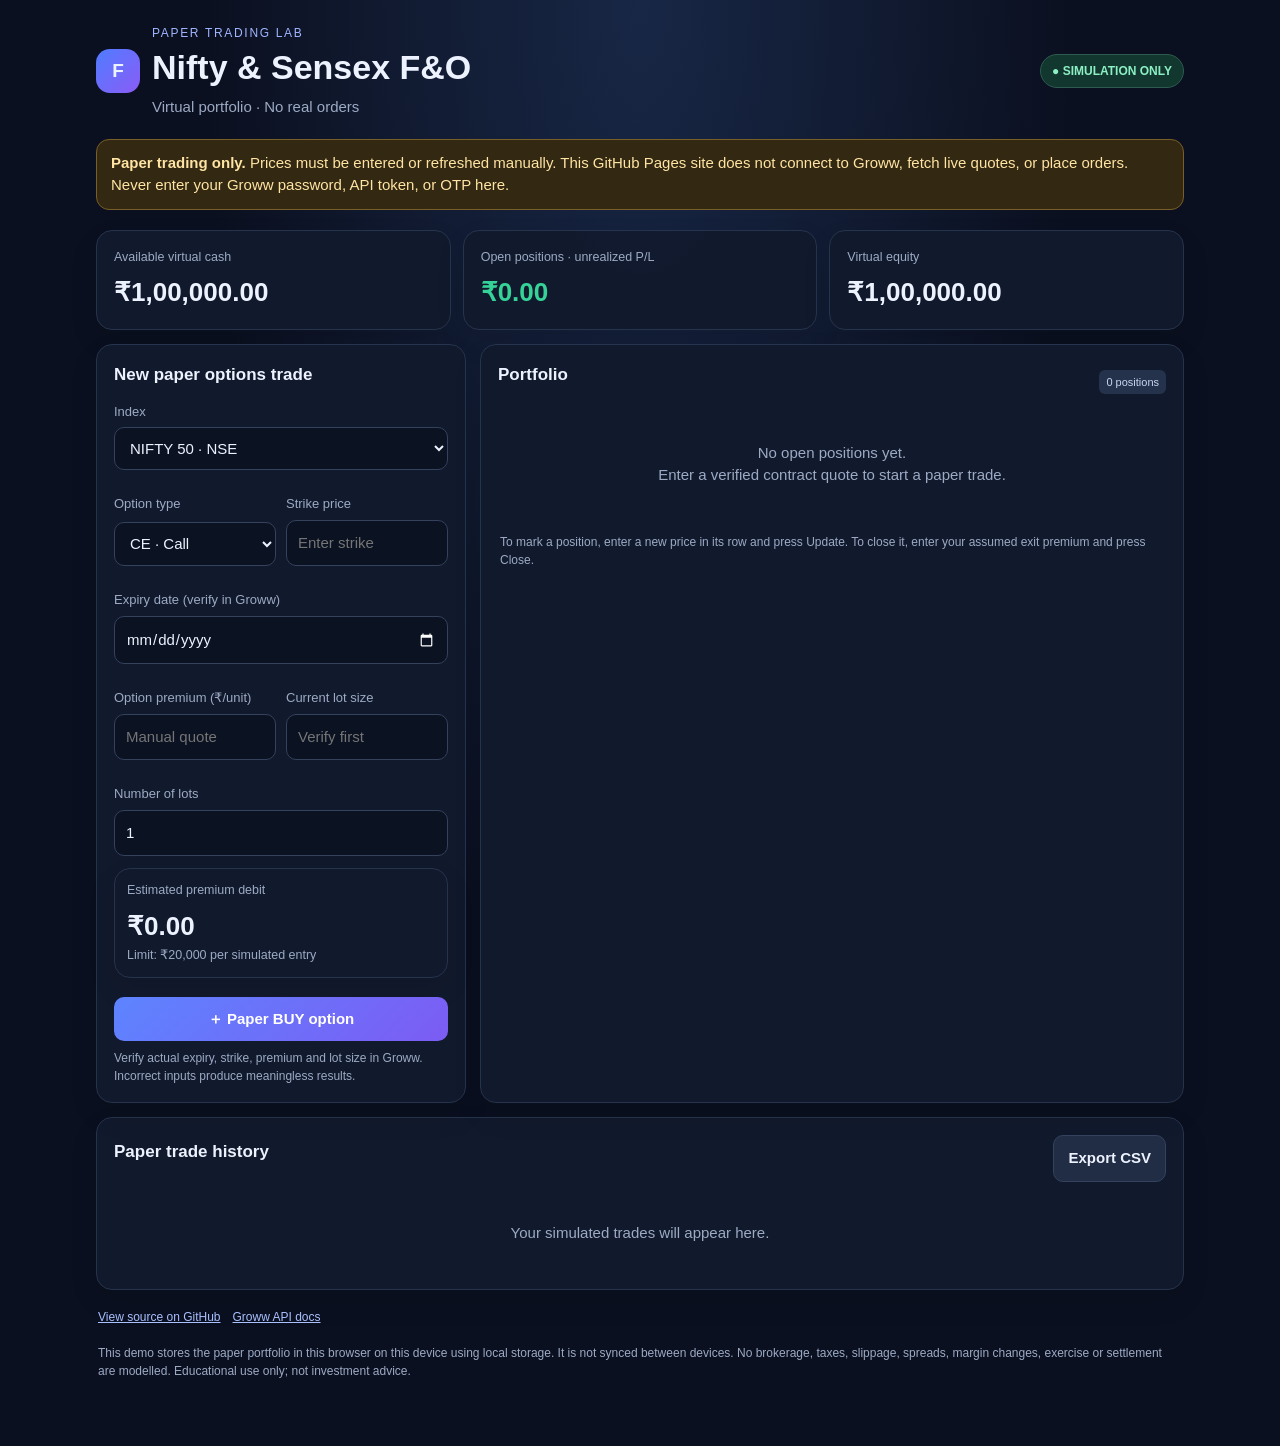
==== fno-paper-trading/index.html @ 2ed16dd9 "Add browser-based Nifty and Sensex F&O paper trading page" ====
<!doctype html>
<html lang="en">
<head>
<meta charset="utf-8">
<meta name="viewport" content="width=device-width,initial-scale=1">
<title>F&O Paper Trading | Thiru</title>
<style>
:root{color-scheme:dark;--bg:#0b1020;--panel:#121a2d;--line:#26334c;--text:#edf2ff;--muted:#9caac4;--green:#36d399;--red:#fb7185;--blue:#7aa2ff}
*{box-sizing:border-box}body{margin:0;background:radial-gradient(ellipse at top,#182746 0,#0b1020 48%);color:var(--text);font:15px/1.5 -apple-system,BlinkMacSystemFont,"Segoe UI",sans-serif}
.wrap{max-width:1120px;margin:auto;padding:24px 16px 48px}.top{display:flex;justify-content:space-between;gap:16px;align-items:center;flex-wrap:wrap}.brand{display:flex;gap:12px;align-items:center}.logo{width:44px;height:44px;border-radius:14px;background:linear-gradient(135deg,#4f7cff,#8b5cf6);display:grid;place-items:center;font-weight:900;font-size:19px}.eyebrow{color:#9fb5ff;font-size:12px;text-transform:uppercase;letter-spacing:.14em}.subtitle{color:var(--muted);margin:3px 0 0}.pill{border:1px solid #2d5b4e;background:#12372e;color:#8df0c5;border-radius:99px;padding:7px 11px;font-size:12px;font-weight:700}
h1{font-size:clamp(24px,4vw,34px);margin:0}h2{font-size:17px;margin:0 0 14px}.warning{margin:20px 0;border:1px solid #795e28;background:#332812;color:#ffe4a3;padding:12px 14px;border-radius:13px}
.metrics{display:grid;grid-template-columns:repeat(3,minmax(0,1fr));gap:12px}.metric,.panel{background:rgba(18,26,45,.94);border:1px solid var(--line);border-radius:16px;padding:17px;box-shadow:0 12px 30px #00000014}.metric small{color:var(--muted);display:block}.metric strong{display:block;font-size:clamp(19px,3vw,26px);margin-top:7px;font-variant-numeric:tabular-nums}.green{color:var(--green)}.red{color:var(--red)}
.layout{display:grid;grid-template-columns:minmax(280px,370px) minmax(0,1fr);gap:14px;margin-top:14px}.panel{min-width:0}.field{display:grid;gap:6px;margin:12px 0}.field label{color:var(--muted);font-size:13px}.field input,.field select{width:100%;background:#0b1222;border:1px solid #34425d;border-radius:10px;padding:11px;color:var(--text);font:inherit;min-width:0}.two{display:grid;grid-template-columns:1fr 1fr;gap:10px}
button{border:0;border-radius:10px;padding:11px 14px;font:inherit;font-weight:750;cursor:pointer}.primary{width:100%;background:linear-gradient(135deg,#5d84ff,#7c5cf4);color:white;margin-top:7px}.secondary{background:#202d45;color:var(--text);border:1px solid #34425d}.danger{background:#3a1c2a;color:#ffb2c0;border:1px solid #683143}.help{font-size:12px;color:var(--muted);margin:8px 0 0}.tabs{display:flex;gap:8px;margin-bottom:14px}.tab{background:#202d45;color:#b9c7e1}.tab.active{background:#dce7ff;color:#101a31}.tablewrap{overflow:auto}table{border-collapse:collapse;width:100%;min-width:550px;font-size:13px}th,td{text-align:left;padding:11px 9px;border-bottom:1px solid var(--line);white-space:nowrap}th{color:var(--muted);font-weight:600}td.num{text-align:right;font-variant-numeric:tabular-nums}.empty{padding:28px 8px;text-align:center;color:var(--muted)}.sectionhead{display:flex;justify-content:space-between;gap:10px;align-items:center;margin-bottom:12px}.tag{font-size:11px;border-radius:6px;background:#24324c;padding:4px 7px;color:#c9d7f3}.bottom{color:var(--muted);font-size:12px;margin:18px 2px}.footlinks{display:flex;gap:12px;flex-wrap:wrap}.footlinks a{color:#a9c0ff}
@media(max-width:780px){.layout{grid-template-columns:1fr}.metrics{grid-template-columns:1fr}.metric{padding:13px}.metric strong{font-size:22px}.wrap{padding:16px 12px 32px}.top{align-items:flex-start}}
</style>
</head>
<body>
<div class="wrap">
<header class="top">
  <div class="brand"><div class="logo">F</div><div><div class="eyebrow">Paper Trading Lab</div><h1>Nifty &amp; Sensex F&amp;O</h1><p class="subtitle">Virtual portfolio · No real orders</p></div></div>
  <div class="pill">● SIMULATION ONLY</div>
</header>
<div class="warning"><strong>Paper trading only.</strong> Prices must be entered or refreshed manually. This GitHub Pages site does not connect to Groww, fetch live quotes, or place orders. Never enter your Groww password, API token, or OTP here.</div>
<section class="metrics">
  <div class="metric"><small>Available virtual cash</small><strong id="cash">₹1,00,000.00</strong></div>
  <div class="metric"><small>Open positions · unrealized P/L</small><strong id="pnl">₹0.00</strong></div>
  <div class="metric"><small>Virtual equity</small><strong id="equity">₹1,00,000.00</strong></div>
</section>
<div class="layout">
<section class="panel">
  <h2>New paper options trade</h2>
  <form id="tradeForm">
    <div class="field"><label for="underlying">Index</label><select id="underlying"><option value="NIFTY">NIFTY 50 · NSE</option><option value="SENSEX">SENSEX · BSE</option></select></div>
    <div class="two">
      <div class="field"><label for="otype">Option type</label><select id="otype"><option value="CE">CE · Call</option><option value="PE">PE · Put</option></select></div>
      <div class="field"><label for="strike">Strike price</label><input id="strike" type="number" min="0.01" step="any" placeholder="Enter strike" required></div>
    </div>
    <div class="field"><label for="expiry">Expiry date (verify in Groww)</label><input id="expiry" type="date" required></div>
    <div class="two">
      <div class="field"><label for="premium">Option premium (₹/unit)</label><input id="premium" type="number" min="0.01" step="any" placeholder="Manual quote" required></div>
      <div class="field"><label for="lotsize">Current lot size</label><input id="lotsize" type="number" min="1" step="1" placeholder="Verify first" required></div>
    </div>
    <div class="field"><label for="lots">Number of lots</label><input id="lots" type="number" min="1" step="1" value="1" required></div>
    <div class="metric" style="padding:12px;margin:12px 0"><small>Estimated premium debit</small><strong id="estimate">₹0.00</strong><small>Limit: ₹20,000 per simulated entry</small></div>
    <button class="primary" type="submit">＋ Paper BUY option</button>
    <p class="help">Verify actual expiry, strike, premium and lot size in Groww. Incorrect inputs produce meaningless results.</p>
  </form>
</section>
<section class="panel">
  <div class="sectionhead"><h2>Portfolio</h2><span class="tag" id="count">0 positions</span></div>
  <div class="tablewrap" id="positionsWrap"></div>
  <div class="bottom">To mark a position, enter a new price in its row and press Update. To close it, enter your assumed exit premium and press Close.</div>
</section>
</div>
<section class="panel" style="margin-top:14px">
 <div class="sectionhead"><h2>Paper trade history</h2><button class="secondary" id="exportBtn" type="button">Export CSV</button></div>
 <div class="tablewrap" id="historyWrap"></div>
</section>
<div class="footlinks bottom"><a href="https://github.com/thiruroyal081-hub/My-GitHub-learning/tree/main/python-paper-trading-bot">View source on GitHub</a><a href="https://groww.in/trade-api/docs/python-sdk" target="_blank" rel="noopener">Groww API docs</a></div>
<p class="bottom">This demo stores the paper portfolio in this browser on this device using local storage. It is not synced between devices. No brokerage, taxes, slippage, spreads, margin changes, exercise or settlement are modelled. Educational use only; not investment advice.</p>
</div>
<script>
const KEY='fno-paper-v1';
const START=100000, LIMIT=20000;
const rupee=n=>new Intl.NumberFormat('en-IN',{style:'currency',currency:'INR',minimumFractionDigits:2}).format(n);
const esc=s=>String(s).replace(/[&<>"']/g,c=>({'&':'&amp;','<':'&lt;','>':'&gt;','"':'&quot;',"'":'&#39;'}[c]));
function load(){try{const x=JSON.parse(localStorage.getItem(KEY));if(x&&typeof x.cash==='number'&&Array.isArray(x.positions)&&Array.isArray(x.history))return x}catch(e){}return {cash:START,positions:[],history:[]}}
let state=load();
function save(){localStorage.setItem(KEY,JSON.stringify(state));render()}
function pnl(p){return (p.mark-p.entry)*p.lotSize*p.lots}
function render(){
 const openPnl=state.positions.reduce((s,p)=>s+pnl(p),0);
 document.getElementById('cash').textContent=rupee(state.cash);
 const pe=document.getElementById('pnl');pe.textContent=rupee(openPnl);pe.className=openPnl>=0?'green':'red';
 document.getElementById('equity').textContent=rupee(state.cash+state.positions.reduce((s,p)=>s+p.entry*p.lotSize*p.lots,0)+openPnl);
 document.getElementById('count').textContent=state.positions.length+' position'+(state.positions.length===1?'':'s');
 const pw=document.getElementById('positionsWrap');
 if(!state.positions.length) pw.innerHTML='<div class="empty">No open positions yet.<br>Enter a verified contract quote to start a paper trade.</div>';
 else pw.innerHTML='<table><thead><tr><th>Contract</th><th>Lots × size</th><th>Entry</th><th>Mark</th><th>P/L</th><th>Update / close</th></tr></thead><tbody>'+state.positions.map(p=>'<tr><td><strong>'+esc(p.underlying)+' '+esc(p.strike)+' '+esc(p.type)+'</strong><br><span class="help">Expiry '+esc(p.expiry)+'</span></td><td>'+p.lots+' × '+p.lotSize+'</td><td>'+rupee(p.entry)+'</td><td>'+rupee(p.mark)+'</td><td class="num '+(pnl(p)>=0?'green':'red')+'">'+rupee(pnl(p))+'</td><td><input aria-label="New price" style="width:100px;background:#0b1222;border:1px solid #34425d;border-radius:7px;padding:7px;color:white" type="number" min="0.01" step="any" id="price-'+p.id+'" value="'+p.mark+'"><div style="display:flex;gap:5px;margin-top:5px"><button class="secondary" onclick="updateMark(\''+p.id+'\')">Update</button><button class="danger" onclick="closePos(\''+p.id+'\')">Close</button></div></td></tr>').join('')+'</tbody></table>';
 const hw=document.getElementById('historyWrap');
 if(!state.history.length)hw.innerHTML='<div class="empty">Your simulated trades will appear here.</div>';
 else hw.innerHTML='<table><thead><tr><th>Time</th><th>Action</th><th>Contract</th><th>Lots</th><th>Price</th><th>Cash change</th><th>Realized P/L</th></tr></thead><tbody>'+state.history.slice().reverse().slice(0,30).map(t=>'<tr><td>'+esc(t.time)+'</td><td>'+esc(t.action)+'</td><td>'+esc(t.contract)+'</td><td>'+t.lots+'</td><td>'+rupee(t.price)+'</td><td>'+rupee(t.cashChange)+'</td><td class="'+(t.realized>=0?'green':'red')+'">'+rupee(t.realized)+'</td></tr>').join('')+'</tbody></table>';
 updateEstimate();
}
function updateEstimate(){const n=Number(document.getElementById('premium').value)||0,l=Number(document.getElementById('lotsize').value)||0,q=Number(document.getElementById('lots').value)||0;document.getElementById('estimate').textContent=rupee(n*l*q)}
['premium','lotsize','lots'].forEach(id=>document.getElementById(id).addEventListener('input',updateEstimate));
document.getElementById('tradeForm').addEventListener('submit',e=>{
 e.preventDefault();
 const underlying=document.getElementById('underlying').value,type=document.getElementById('otype').value,strike=Number(document.getElementById('strike').value),expiry=document.getElementById('expiry').value,entry=Number(document.getElementById('premium').value),lotSize=Number(document.getElementById('lotsize').value),lots=Number(document.getElementById('lots').value);
 if(!expiry||!Number.isFinite(strike)||strike<=0||!Number.isFinite(entry)||entry<=0||!Number.isInteger(lotSize)||lotSize<=0||!Number.isInteger(lots)||lots<=0){alert('Please enter valid contract details.');return}
 const cost=entry*lotSize*lots;
 if(cost>LIMIT){alert('Entry blocked: premium debit '+rupee(cost)+' exceeds ₹20,000 per simulated trade.');return}
 if(cost>state.cash){alert('Not enough virtual cash. Available: '+rupee(state.cash));return}
 const contract=underlying+' '+strike+' '+type+' '+expiry;
 const id=String(Date.now())+Math.random().toString(16).slice(2,7);
 state.cash-=cost;state.positions.push({id,underlying,type,strike,expiry,entry,mark:entry,lotSize,lots});
 state.history.push({time:new Date().toLocaleString(),action:'PAPER BUY',contract,lots,price:entry,cashChange:-cost,realized:0});
 save();e.target.reset();document.getElementById('lots').value='1';updateEstimate();
});
window.updateMark=id=>{const p=state.positions.find(x=>x.id===id),el=document.getElementById('price-'+id),v=Number(el.value);if(!p||!Number.isFinite(v)||v<=0){alert('Enter a valid new price.');return}p.mark=v;save()};
window.closePos=id=>{const p=state.positions.find(x=>x.id===id),el=document.getElementById('price-'+id),exit=Number(el.value);if(!p||!Number.isFinite(exit)||exit<=0){alert('Enter a valid exit premium.');return}const cashChange=exit*p.lotSize*p.lots,realized=(exit-p.entry)*p.lotSize*p.lots;if(state.cash+cashChange<0){alert('This simulated close would create negative cash.');return}state.cash+=cashChange;state.positions=state.positions.filter(x=>x.id!==id);state.history.push({time:new Date().toLocaleString(),action:'PAPER CLOSE',contract:p.underlying+' '+p.strike+' '+p.type+' '+p.expiry,lots:p.lots,price:exit,cashChange,realized});save()};
document.getElementById('exportBtn').addEventListener('click',()=>{const rows=[['time','action','contract','lots','price','cash_change','realized_pnl'],...state.history.map(t=>[t.time,t.action,t.contract,t.lots,t.price,t.cashChange,t.realized])];const csv=rows.map(r=>r.map(v=>'"'+String(v).replace(/"/g,'""')+'"').join(',')).join('\n');const a=document.createElement('a');a.href=URL.createObjectURL(new Blob([csv],{type:'text/csv'}));a.download='fno-paper-trades.csv';a.click();URL.revokeObjectURL(a.href)});
render();
</script>
</body>
</html>
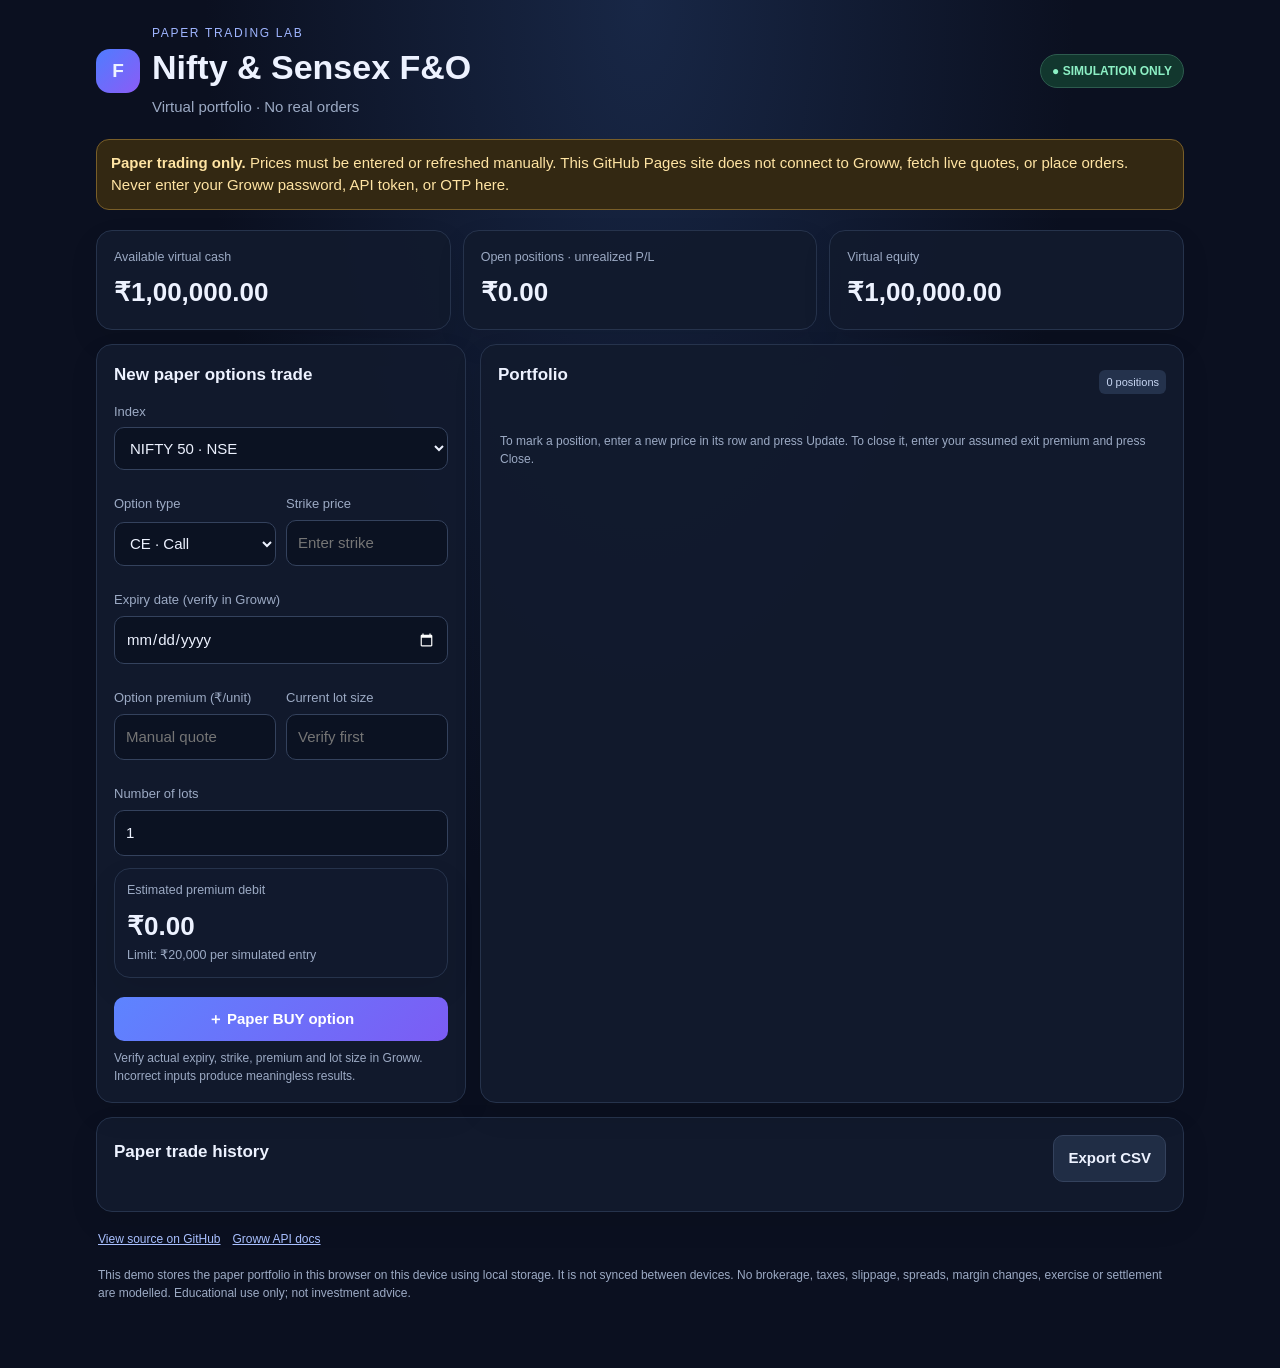
==== commit 07385cd9: "Add free F&O expiry payoff and risk calculator" ====
--- a/fno-paper-trading/index.html
+++ b/fno-paper-trading/index.html
@@ -101,7 +101,16 @@
 window.updateMark=id=>{const p=state.positions.find(x=>x.id===id),el=document.getElementById('price-'+id),v=Number(el.value);if(!p||!Number.isFinite(v)||v<=0){alert('Enter a valid new price.');return}p.mark=v;save()};
 window.closePos=id=>{const p=state.positions.find(x=>x.id===id),el=document.getElementById('price-'+id),exit=Number(el.value);if(!p||!Number.isFinite(exit)||exit<=0){alert('Enter a valid exit premium.');return}const cashChange=exit*p.lotSize*p.lots,realized=(exit-p.entry)*p.lotSize*p.lots;if(state.cash+cashChange<0){alert('This simulated close would create negative cash.');return}state.cash+=cashChange;state.positions=state.positions.filter(x=>x.id!==id);state.history.push({time:new Date().toLocaleString(),action:'PAPER CLOSE',contract:p.underlying+' '+p.strike+' '+p.type+' '+p.expiry,lots:p.lots,price:exit,cashChange,realized});save()};
 document.getElementById('exportBtn').addEventListener('click',()=>{const rows=[['time','action','contract','lots','price','cash_change','realized_pnl'],...state.history.map(t=>[t.time,t.action,t.contract,t.lots,t.price,t.cashChange,t.realized])];const csv=rows.map(r=>r.map(v=>'"'+String(v).replace(/"/g,'""')+'"').join(',')).join('\n');const a=document.createElement('a');a.href=URL.createObjectURL(new Blob([csv],{type:'text/csv'}));a.download='fno-paper-trades.csv';a.click();URL.revokeObjectURL(a.href)});
-render();
+function updatePayoffCalc(){
+ const v=id=>Number(document.getElementById(id).value)||0;
+ const type=document.getElementById('pcType').value,spot=Math.max(0,v('pcSpot')),strike=Math.max(0,v('pcStrike')),premium=Math.max(0,v('pcPremium')),lot=Math.max(1,Math.floor(v('pcLot'))),lots=Math.max(1,Math.floor(v('pcLots'))),qty=lot*lots;
+ const intrinsic=type==='CE'?Math.max(0,spot-strike):Math.max(0,strike-spot),profit=(intrinsic-premium)*qty,breakeven=type==='CE'?strike+premium:strike-premium;
+ document.getElementById('pcBE').textContent=rupee(Math.max(0,breakeven));document.getElementById('pcMax').textContent=rupee(premium*qty);const out=document.getElementById('pcPL');out.textContent=rupee(profit);out.className=profit>=0?'green':'red';
+ const levels=[Math.max(0,strike-2*premium),Math.max(0,strike-premium),strike,strike+premium,strike+2*premium].filter((x,i,a)=>a.indexOf(x)===i).sort((a,b)=>a-b);
+ document.getElementById('pcRows').innerHTML=levels.map(x=>{const i=type==='CE'?Math.max(0,x-strike):Math.max(0,strike-x),p=(i-premium)*qty;return '<tr><td>'+rupee(x)+'</td><td class="'+(p>=0?'green':'red')+'">'+rupee(p)+'</td></tr>'}).join('');
+}
+['pcType','pcSpot','pcStrike','pcPremium','pcLot','pcLots'].forEach(id=>document.getElementById(id).addEventListener('input',updatePayoffCalc));
+\nrender();updatePayoffCalc();
 </script>
 </body>
 </html>
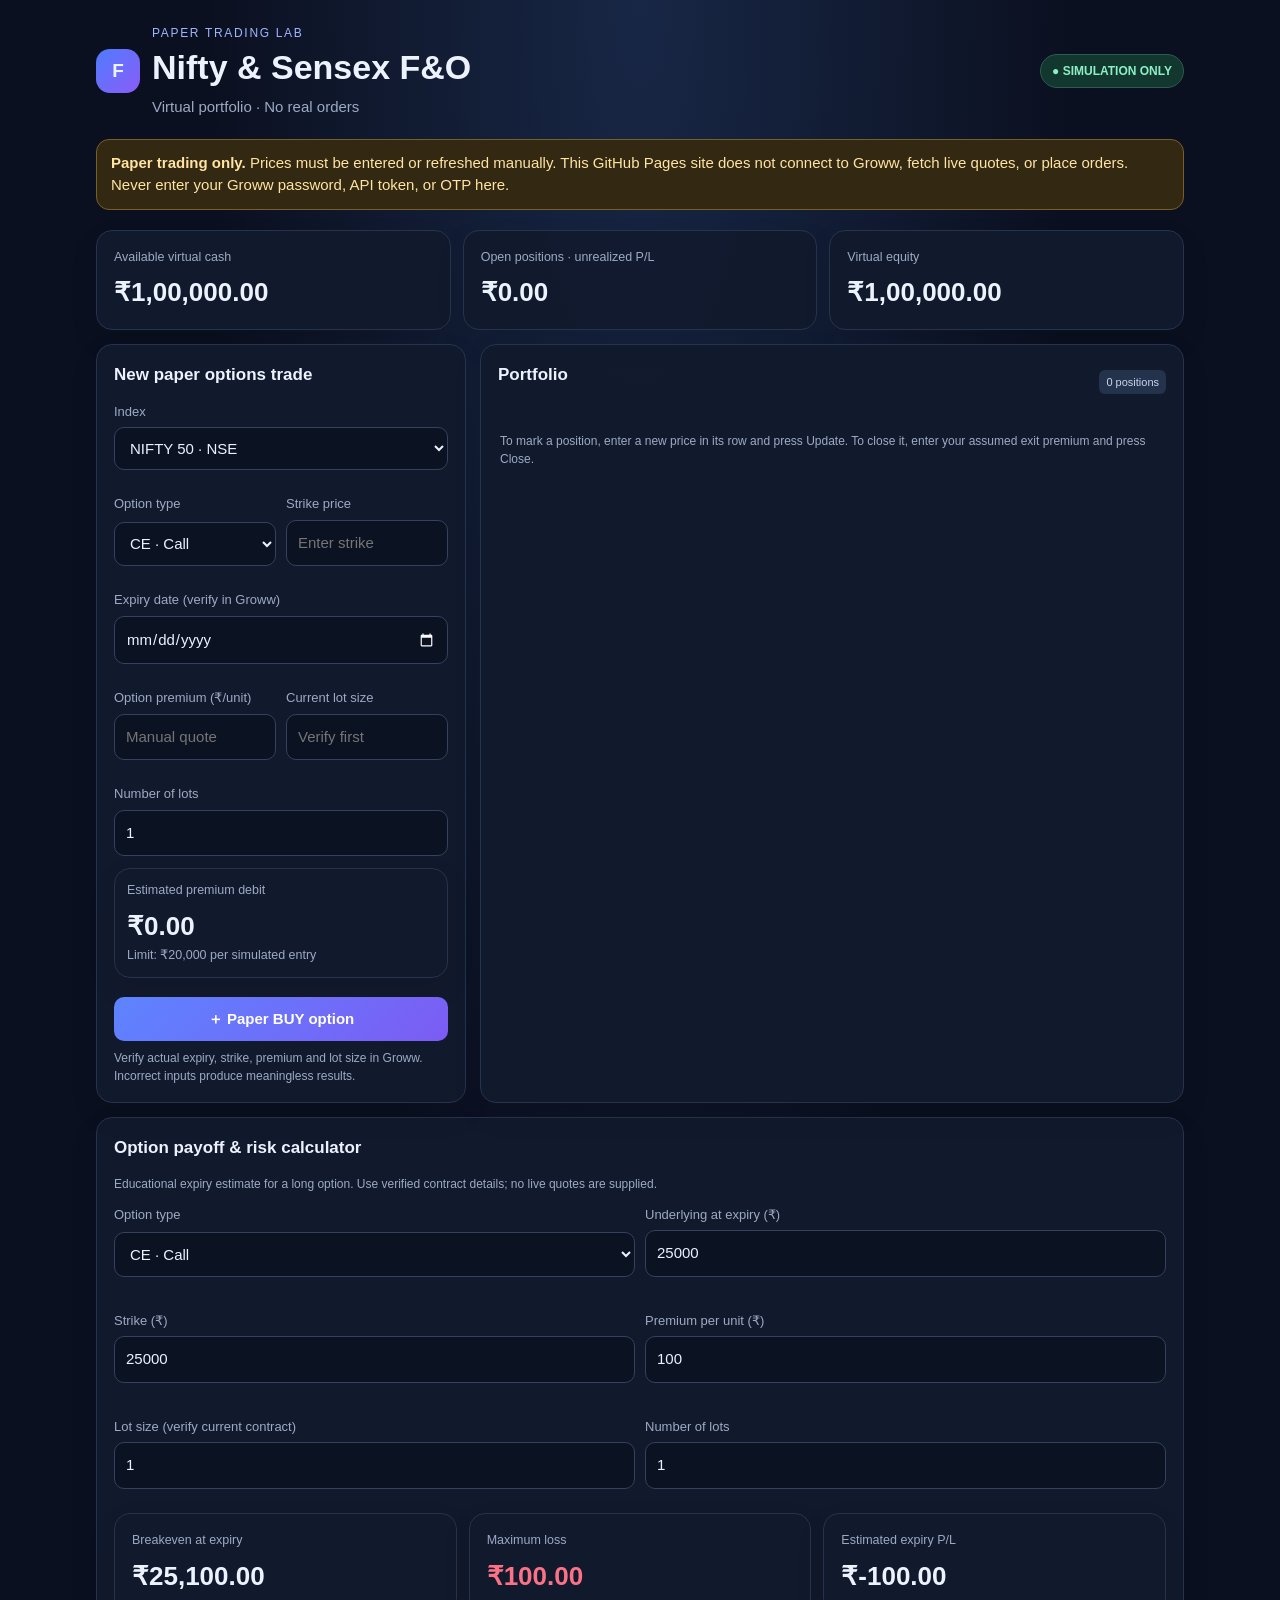
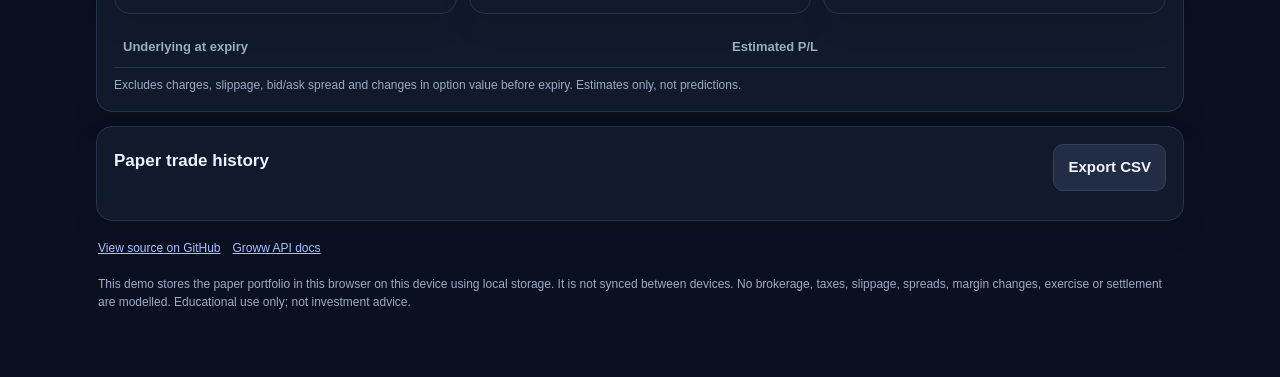
==== commit dc8faef8: "Add free F&O expiry payoff and risk calculator" ====
--- a/fno-paper-trading/index.html
+++ b/fno-paper-trading/index.html
@@ -53,6 +53,18 @@
   <div class="bottom">To mark a position, enter a new price in its row and press Update. To close it, enter your assumed exit premium and press Close.</div>
 </section>
 </div>
+<section class="panel" style="margin-top:14px" id="payoffCalculator">
+<h2>Option payoff &amp; risk calculator</h2><p class="help">Educational expiry estimate for a long option. Use verified contract details; no live quotes are supplied.</p>
+<div class="two">
+<div class="field"><label for="pcType">Option type</label><select id="pcType"><option value="CE">CE · Call</option><option value="PE">PE · Put</option></select></div>
+<div class="field"><label for="pcSpot">Underlying at expiry (₹)</label><input id="pcSpot" type="number" min="0" value="25000"></div>
+<div class="field"><label for="pcStrike">Strike (₹)</label><input id="pcStrike" type="number" min="0" value="25000"></div>
+<div class="field"><label for="pcPremium">Premium per unit (₹)</label><input id="pcPremium" type="number" min="0" value="100"></div>
+<div class="field"><label for="pcLot">Lot size (verify current contract)</label><input id="pcLot" type="number" min="1" step="1" value="1"></div>
+<div class="field"><label for="pcLots">Number of lots</label><input id="pcLots" type="number" min="1" step="1" value="1"></div></div>
+<div class="metrics" style="margin-top:12px"><div class="metric"><small>Breakeven at expiry</small><strong id="pcBE">₹25,100.00</strong></div><div class="metric"><small>Maximum loss</small><strong id="pcMax" class="red">₹100.00</strong></div><div class="metric"><small>Estimated expiry P/L</small><strong id="pcPL">₹-100.00</strong></div></div>
+<div class="tablewrap" style="margin-top:12px"><table><thead><tr><th>Underlying at expiry</th><th>Estimated P/L</th></tr></thead><tbody id="pcRows"></tbody></table></div>
+<p class="help">Excludes charges, slippage, bid/ask spread and changes in option value before expiry. Estimates only, not predictions.</p></section>
 <section class="panel" style="margin-top:14px">
  <div class="sectionhead"><h2>Paper trade history</h2><button class="secondary" id="exportBtn" type="button">Export CSV</button></div>
  <div class="tablewrap" id="historyWrap"></div>
